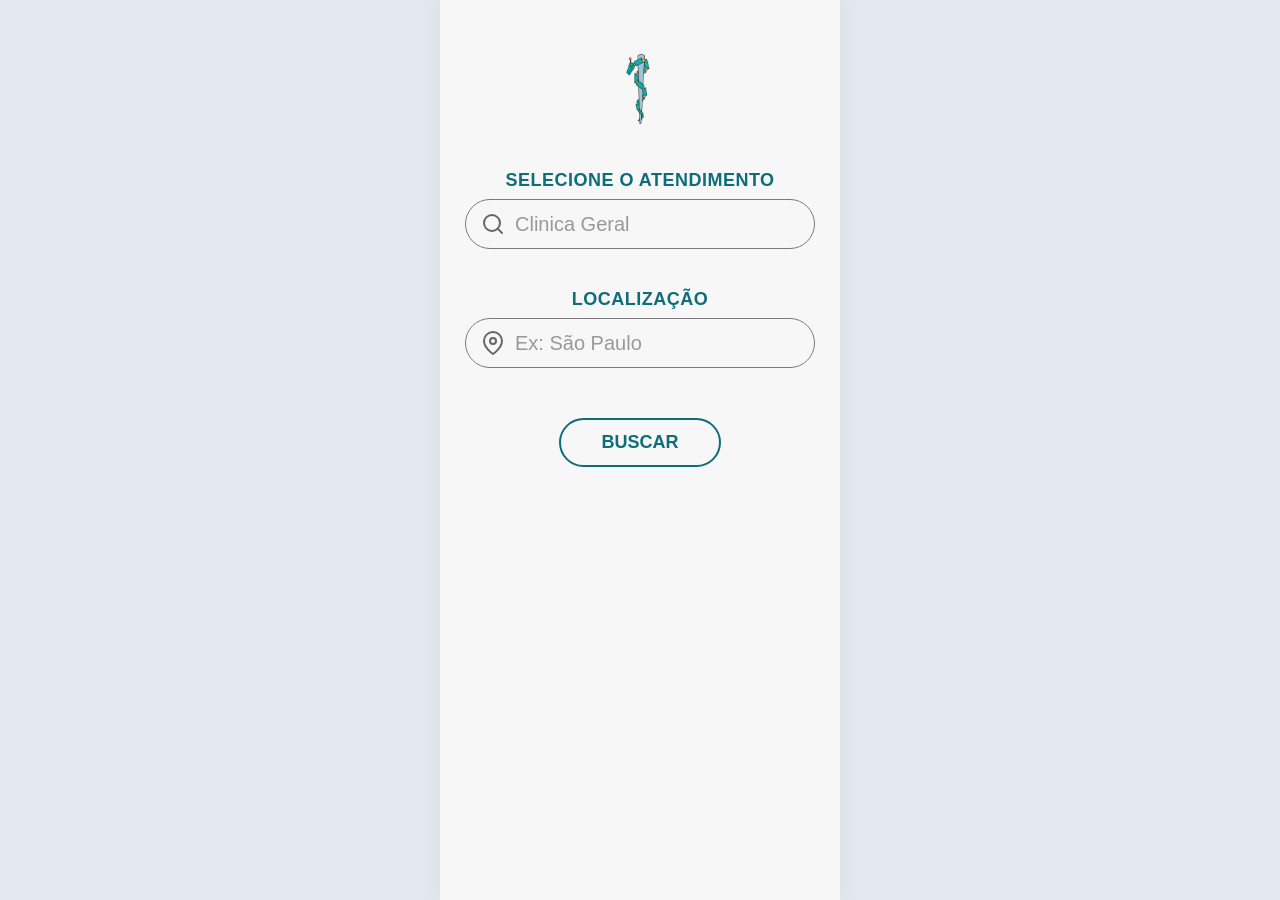
==== src/interface-paciente/index.html @ da0a12dd "feat: adiciona frontend" ====
<!DOCTYPE html>
<html lang="pt-BR">
<head>
    <meta charset="UTF-8">
    <meta name="viewport" content="width=device-width, initial-scale=1.0">
    <title>Busca Atendimento - Tamanho Mobile</title>
    
    <style>
        /* Reset básico */
        * {
            margin: 0;
            padding: 0;
            box-sizing: border-box;
            font-family: 'Arial', 'Helvetica Neue', sans-serif; 
        }

        /* Fundo do navegador (fora do app) */
        body {
            background-color: #e2e8f0; /* Cinza claro para destacar a área do app */
            display: flex;
            justify-content: center; /* Centraliza horizontalmente */
            min-height: 100vh;
        }

        /* Container com as dimensões de um celular */
        .mobile-container {
            width: 100%;
            max-width: 400px; /* Largura máxima típica de um celular */
            min-height: 100vh; /* Ocupa a altura toda */
            background-color: #f7f7f7; /* Cor de fundo do seu design */
            
            /* Sombra muito suave apenas para separar do fundo do monitor */
            box-shadow: 0 0 20px rgba(0, 0, 0, 0.05); 
            
            /* Organização interna */
            display: flex;
            flex-direction: column;
            align-items: center;
            padding: 40px 25px; /* Reduzi um pouco o topo para acomodar a imagem */
            gap: 40px; /* Distância entre os blocos */
        }

        /* --------------------------------------------------- */
        /* ESTILOS DA IMAGEM E COMPONENTES                     */
        /* --------------------------------------------------- */

        /* Container da imagem do topo */
        .logo-wrapper {
            display: flex;
            justify-content: center;
            width: 100%;
            margin-bottom: -10px; /* Aproxima um pouco mais a imagem do primeiro input */
        }

        /* Configuração do tamanho da imagem */
        .logo-wrapper img {
            width: 100px; /* Ajuste este valor para deixar a imagem maior ou menor */
            height: auto;
            object-fit: contain;
        }

        .input-group {
            display: flex;
            flex-direction: column;
            align-items: center;
            gap: 8px;
            width: 100%;
        }

        label {
            color: #0d6e7a;
            font-weight: 900;
            font-size: 18px;
            letter-spacing: 0.5px;
            text-transform: uppercase;
        }

        .input-wrapper {
            display: flex;
            align-items: center;
            width: 100%;
            border: 1px solid #7a7a7a;
            border-radius: 25px;
            padding: 12px 15px;
            background-color: transparent;
        }

        .input-wrapper svg {
            width: 24px;
            height: 24px;
            stroke: #666;
            flex-shrink: 0;
        }

        .input-wrapper input {
            flex: 1;
            border: none;
            background: transparent;
            outline: none;
            font-size: 20px;
            color: #333;
            margin-left: 10px;
            font-weight: 300;
        }

        .input-wrapper input::placeholder {
            color: #999;
        }

        .input-wrapper:focus-within {
            border-color: #0d6e7a;
        }

        .btn-buscar {
            margin-top: 10px;
            padding: 12px 40px;
            border: 2px solid #0d6e7a;
            border-radius: 25px;
            background-color: transparent;
            color: #0d6e7a;
            font-size: 18px;
            font-weight: 900;
            cursor: pointer;
            text-transform: uppercase;
            transition: all 0.2s ease-in-out;
        }

        .btn-buscar:hover {
            background-color: #0d6e7a;
            color: #fff;
        }

        .btn-buscar:active {
            transform: scale(0.95);
        }
    </style>
</head>
<body>

    <main class="mobile-container">
        
        <div class="logo-wrapper">
            <img src="assets/logoMedIn.jpeg" alt="Logo Caduceu Robótico">
        </div>
        
        <div class="input-group">
            <label for="atendimento">Selecione o Atendimento</label>
            <div class="input-wrapper">
                <svg viewBox="0 0 24 24" fill="none" stroke-width="2" stroke-linecap="round" stroke-linejoin="round">
                    <circle cx="11" cy="11" r="8"></circle>
                    <line x1="21" y1="21" x2="16.65" y2="16.65"></line>
                </svg>
                <input type="text" id="atendimento" placeholder="Clinica Geral">
            </div>
        </div>

        <div class="input-group">
            <label for="localizacao">Localização</label>
            <div class="input-wrapper">
                <svg viewBox="0 0 24 24" fill="none" stroke-width="2" stroke-linecap="round" stroke-linejoin="round">
                    <path d="M21 10c0 7-9 13-9 13s-9-6-9-13a9 9 0 0 1 18 0z"></path>
                    <circle cx="12" cy="10" r="3"></circle>
                </svg>
                <input type="text" id="localizacao" placeholder="Ex: São Paulo">
            </div>
        </div>

        <button type="button" class="btn-buscar">Buscar</button>

    </main>

</body>
</html>
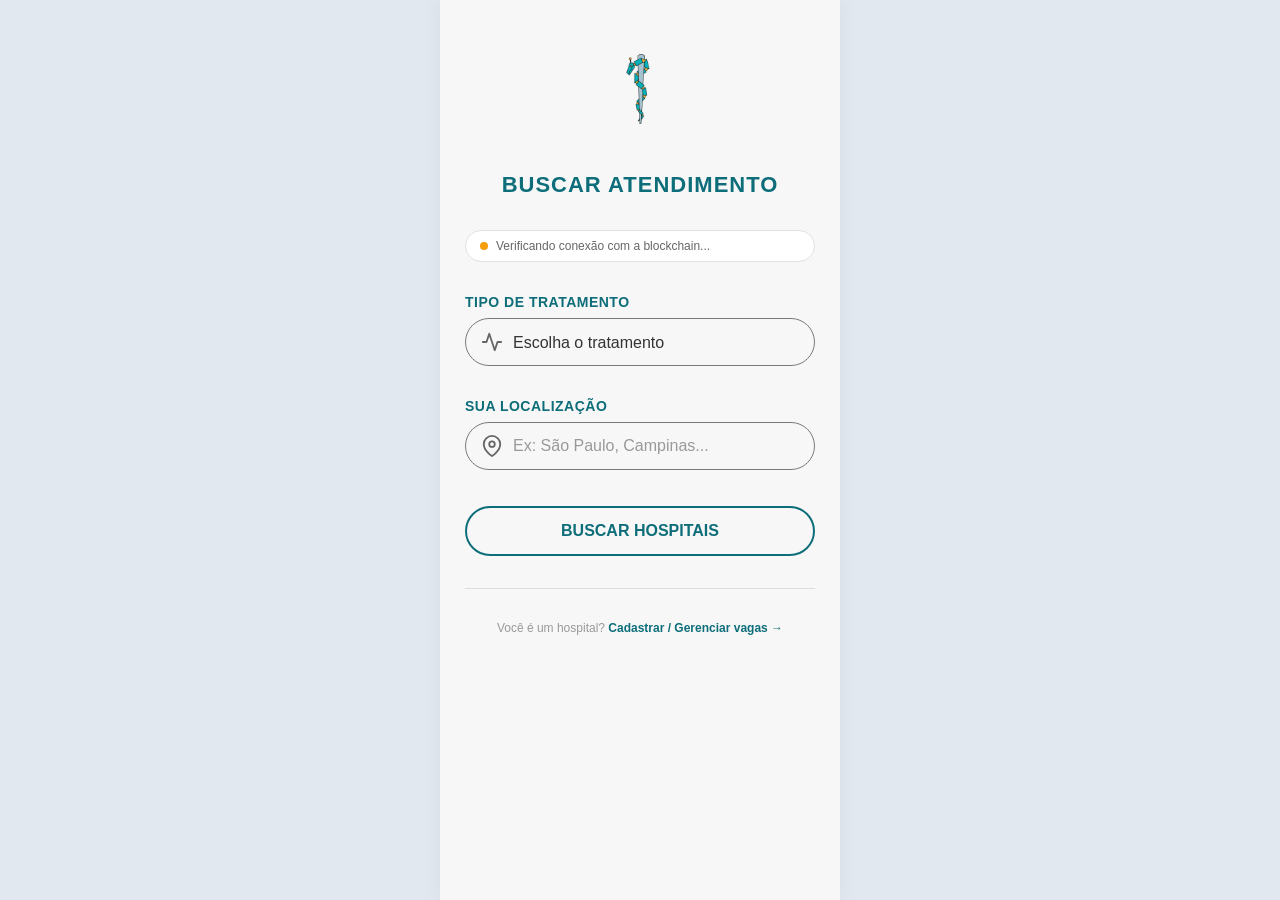
==== commit 7e68bc30: "feat:adicao-dos-arquivos" ====
--- a/src/interface-paciente/index.html
+++ b/src/interface-paciente/index.html
@@ -3,60 +3,50 @@
 <head>
     <meta charset="UTF-8">
     <meta name="viewport" content="width=device-width, initial-scale=1.0">
-    <title>Busca Atendimento - Tamanho Mobile</title>
-    
+    <title>MedIn - Buscar Atendimento</title>
     <style>
-        /* Reset básico */
-        * {
-            margin: 0;
-            padding: 0;
-            box-sizing: border-box;
-            font-family: 'Arial', 'Helvetica Neue', sans-serif; 
-        }
-
-        /* Fundo do navegador (fora do app) */
+        * { margin: 0; padding: 0; box-sizing: border-box; font-family: 'Arial', 'Helvetica Neue', sans-serif; }
+
         body {
-            background-color: #e2e8f0; /* Cinza claro para destacar a área do app */
-            display: flex;
-            justify-content: center; /* Centraliza horizontalmente */
+            background-color: #e2e8f0;
+            display: flex;
+            justify-content: center;
             min-height: 100vh;
         }
 
-        /* Container com as dimensões de um celular */
         .mobile-container {
             width: 100%;
-            max-width: 400px; /* Largura máxima típica de um celular */
-            min-height: 100vh; /* Ocupa a altura toda */
-            background-color: #f7f7f7; /* Cor de fundo do seu design */
-            
-            /* Sombra muito suave apenas para separar do fundo do monitor */
-            box-shadow: 0 0 20px rgba(0, 0, 0, 0.05); 
-            
-            /* Organização interna */
+            max-width: 400px;
+            min-height: 100vh;
+            background-color: #f7f7f7;
+            box-shadow: 0 0 20px rgba(0, 0, 0, 0.05);
             display: flex;
             flex-direction: column;
             align-items: center;
-            padding: 40px 25px; /* Reduzi um pouco o topo para acomodar a imagem */
-            gap: 40px; /* Distância entre os blocos */
-        }
-
-        /* --------------------------------------------------- */
-        /* ESTILOS DA IMAGEM E COMPONENTES                     */
-        /* --------------------------------------------------- */
-
-        /* Container da imagem do topo */
+            padding: 40px 25px;
+            gap: 32px;
+        }
+
         .logo-wrapper {
             display: flex;
             justify-content: center;
             width: 100%;
-            margin-bottom: -10px; /* Aproxima um pouco mais a imagem do primeiro input */
-        }
-
-        /* Configuração do tamanho da imagem */
+        }
+
         .logo-wrapper img {
-            width: 100px; /* Ajuste este valor para deixar a imagem maior ou menor */
+            width: 100px;
             height: auto;
             object-fit: contain;
+            border-radius: 12px;
+        }
+
+        .page-title {
+            color: #0d6e7a;
+            font-size: 22px;
+            font-weight: 900;
+            text-transform: uppercase;
+            letter-spacing: 1px;
+            text-align: center;
         }
 
         .input-group {
@@ -70,104 +60,285 @@
         label {
             color: #0d6e7a;
             font-weight: 900;
-            font-size: 18px;
+            font-size: 14px;
             letter-spacing: 0.5px;
             text-transform: uppercase;
+            align-self: flex-start;
         }
 
         .input-wrapper {
             display: flex;
             align-items: center;
             width: 100%;
-            border: 1px solid #7a7a7a;
+            border: 1.5px solid #7a7a7a;
             border-radius: 25px;
             padding: 12px 15px;
             background-color: transparent;
-        }
-
-        .input-wrapper svg {
-            width: 24px;
-            height: 24px;
-            stroke: #666;
-            flex-shrink: 0;
-        }
-
-        .input-wrapper input {
+            transition: border-color 0.2s;
+        }
+
+        .input-wrapper:focus-within { border-color: #0d6e7a; }
+
+        .input-wrapper svg { width: 22px; height: 22px; stroke: #666; flex-shrink: 0; }
+
+        .input-wrapper input,
+        .input-wrapper select {
             flex: 1;
             border: none;
             background: transparent;
             outline: none;
-            font-size: 20px;
+            font-size: 16px;
             color: #333;
             margin-left: 10px;
-            font-weight: 300;
-        }
-
-        .input-wrapper input::placeholder {
-            color: #999;
-        }
-
-        .input-wrapper:focus-within {
-            border-color: #0d6e7a;
-        }
+        }
+
+        .input-wrapper select { appearance: none; cursor: pointer; }
+        .input-wrapper input::placeholder { color: #999; }
+
+        /* Status blockchain */
+        .blockchain-status {
+            display: flex;
+            align-items: center;
+            gap: 8px;
+            font-size: 12px;
+            color: #666;
+            width: 100%;
+            padding: 8px 14px;
+            background: #fff;
+            border-radius: 20px;
+            border: 1px solid #e0e0e0;
+        }
+
+        .status-dot {
+            width: 8px;
+            height: 8px;
+            border-radius: 50%;
+            background: #ccc;
+            flex-shrink: 0;
+            transition: background 0.3s;
+        }
+
+        .status-dot.connected { background: #22c55e; }
+        .status-dot.error { background: #ef4444; }
+        .status-dot.loading { background: #f59e0b; animation: pulse 1s infinite; }
+
+        @keyframes pulse { 0%, 100% { opacity: 1; } 50% { opacity: 0.4; } }
 
         .btn-buscar {
-            margin-top: 10px;
-            padding: 12px 40px;
+            margin-top: 4px;
+            padding: 14px 40px;
             border: 2px solid #0d6e7a;
             border-radius: 25px;
             background-color: transparent;
             color: #0d6e7a;
-            font-size: 18px;
+            font-size: 16px;
             font-weight: 900;
             cursor: pointer;
             text-transform: uppercase;
             transition: all 0.2s ease-in-out;
-        }
-
-        .btn-buscar:hover {
-            background-color: #0d6e7a;
-            color: #fff;
-        }
-
-        .btn-buscar:active {
-            transform: scale(0.95);
-        }
+            width: 100%;
+        }
+
+        .btn-buscar:hover { background-color: #0d6e7a; color: #fff; }
+        .btn-buscar:active { transform: scale(0.97); }
+        .btn-buscar:disabled { opacity: 0.5; cursor: not-allowed; transform: none; }
+
+        .divider {
+            width: 100%;
+            height: 1px;
+            background: #ddd;
+        }
+
+        .nav-hospital {
+            text-align: center;
+            font-size: 12px;
+            color: #999;
+        }
+
+        .nav-hospital a {
+            color: #0d6e7a;
+            font-weight: 700;
+            text-decoration: none;
+        }
+
+        .nav-hospital a:hover { text-decoration: underline; }
     </style>
 </head>
 <body>
-
     <main class="mobile-container">
-        
+
         <div class="logo-wrapper">
-            <img src="assets/logoMedIn.jpeg" alt="Logo Caduceu Robótico">
+            <img src="assets/logoMedIn.jpeg" alt="MedIn Logo">
         </div>
-        
+
+        <p class="page-title">Buscar Atendimento</p>
+
+        <div class="blockchain-status">
+            <div class="status-dot loading" id="statusDot"></div>
+            <span id="statusText">Verificando conexão com a blockchain...</span>
+        </div>
+
         <div class="input-group">
-            <label for="atendimento">Selecione o Atendimento</label>
+            <label for="atendimento">Tipo de Tratamento</label>
             <div class="input-wrapper">
                 <svg viewBox="0 0 24 24" fill="none" stroke-width="2" stroke-linecap="round" stroke-linejoin="round">
-                    <circle cx="11" cy="11" r="8"></circle>
-                    <line x1="21" y1="21" x2="16.65" y2="16.65"></line>
+                    <path d="M22 12h-4l-3 9L9 3l-3 9H2"/>
                 </svg>
-                <input type="text" id="atendimento" placeholder="Clinica Geral">
+                <select id="atendimento">
+                    <option value="" selected disabled>Escolha o tratamento</option>
+                    <option value="clinica geral">Clínico Geral</option>
+                    <option value="pediatria">Pediatria</option>
+                    <option value="cardiologista">Cardiologista</option>
+                    <option value="ortopedia">Ortopedia</option>
+                </select>
             </div>
         </div>
 
         <div class="input-group">
-            <label for="localizacao">Localização</label>
+            <label for="localizacao">Sua Localização</label>
             <div class="input-wrapper">
                 <svg viewBox="0 0 24 24" fill="none" stroke-width="2" stroke-linecap="round" stroke-linejoin="round">
-                    <path d="M21 10c0 7-9 13-9 13s-9-6-9-13a9 9 0 0 1 18 0z"></path>
-                    <circle cx="12" cy="10" r="3"></circle>
+                    <path d="M21 10c0 7-9 13-9 13s-9-6-9-13a9 9 0 0 1 18 0z"/>
+                    <circle cx="12" cy="10" r="3"/>
                 </svg>
-                <input type="text" id="localizacao" placeholder="Ex: São Paulo">
+                <input type="text" id="localizacao" placeholder="Ex: São Paulo, Campinas...">
             </div>
         </div>
 
-        <button type="button" class="btn-buscar">Buscar</button>
+        <button type="button" class="btn-buscar" id="btn-buscar">Buscar Hospitais</button>
+
+        <div class="divider"></div>
+
+        <p class="nav-hospital">
+            Você é um hospital? <a href="../interface-hospital/cadastro/index.html">Cadastrar / Gerenciar vagas →</a>
+        </p>
 
     </main>
 
+    <script src="./ethers.umd.min.js"></script>
+    <script>
+const MONAD_CHAIN_ID = "0x279F";
+const MONAD_NETWORK = {
+    chainId: "0x278F",
+    chainName: "Monad Testnet",
+    nativeCurrency: { name: "MON", symbol: "MON", decimals: 18 },
+    rpcUrls: ["https://testnet-rpc.monad.xyz"],
+    blockExplorerUrls: ["https://testnet.monadexplorer.com"]
+};
+
+async function garantirRedeMonad() {
+    const chainAtual = await window.ethereum.request({ method: "eth_chainId" });
+    if (chainAtual === MONAD_CHAIN_ID) return; // já está na rede certa
+
+    try {
+        await window.ethereum.request({
+            method: "wallet_switchEthereumChain",
+            params: [{ chainId: MONAD_CHAIN_ID }]
+        });
+    } catch (err) {
+        // Código 4902 = rede não cadastrada na MetaMask ainda
+        if (err.code === 4902) {
+            await window.ethereum.request({
+                method: "wallet_addEthereumChain",
+                params: [MONAD_NETWORK]
+            });
+        } else {
+            throw err;
+        }
+    }
+}
+
+        const CONTRACT_ADDRESS = "0x3e33cF43dFb58a34cB8c95B0fdf20814D4f8a82B";
+        const CONTRACT_ABI = [
+            "function totalHospitais() external view returns (uint256)"
+        ];
+
+        const statusDot = document.getElementById('statusDot');
+        const statusText = document.getElementById('statusText');
+        const btnBuscar = document.getElementById('btn-buscar');
+
+        // Aguarda a MetaMask injetar window.ethereum (pode demorar alguns ms)
+        function aguardarEthereum(tentativas = 30) {
+            return new Promise((resolve) => {
+                if (typeof window.ethereum !== 'undefined') {
+                    return resolve(true);
+                }
+                let tentativa = 0;
+                const intervalo = setInterval(() => {
+                    tentativa++;
+                    if (typeof window.ethereum !== 'undefined') {
+                        clearInterval(intervalo);
+                        resolve(true);
+                    } else if (tentativa >= tentativas) {
+                        clearInterval(intervalo);
+                        resolve(false);
+                    }
+                }, 100); // verifica a cada 100ms, até 1 segundo
+            });
+        }
+
+        async function verificarConexao() {
+            try {
+                const encontrou = await aguardarEthereum();
+                if (!encontrou) {
+                    throw new Error('MetaMask não encontrada');
+                }
+                await garantirRedeMonad();
+                const provider = new ethers.BrowserProvider(window.ethereum);
+                const contract = new ethers.Contract(CONTRACT_ADDRESS, CONTRACT_ABI, provider);
+                const total = await contract.totalHospitais();
+                statusDot.className = 'status-dot connected';
+                statusText.textContent = `Blockchain conectada · ${Number(total)} hospital(is) cadastrado(s)`;
+            } catch (err) {
+                statusDot.className = 'status-dot error';
+                // Distingue erro de "sem MetaMask" de outros erros de rede
+                if (!window.ethereum) {
+                    statusText.textContent = 'MetaMask não encontrada. Instale a extensão para continuar.';
+                    btnBuscar.disabled = true;
+                } else {
+                    statusText.textContent = 'MetaMask encontrada, mas houve erro ao consultar a rede. Verifique se está na rede correta.';
+                    // Não desabilita o botão — o usuário pode tentar buscar mesmo assim
+                }
+            }
+        }
+
+        function normalizarTexto(valor) {
+            return (valor || '')
+                .normalize('NFD')
+                .replace(/[\u0300-\u036f]/g, '')
+                .trim()
+                .toLowerCase();
+        }
+
+        function obterCoordenadas(localizacaoTexto) {
+            const texto = normalizarTexto(localizacaoTexto);
+            if (texto.includes('sao paulo')) return { lat: -23.5505, lon: -46.6333 };
+            if (texto.includes('santos')) return { lat: -23.9608, lon: -46.3336 };
+            if (texto.includes('campinas')) return { lat: -22.9099, lon: -47.0626 };
+            if (texto.includes('taubate') || texto.includes('taubaté')) return { lat: -23.0256, lon: -45.5554 };
+            if (texto.includes('sorocaba')) return { lat: -23.5015, lon: -47.4526 };
+            return { lat: -23.5505, lon: -46.6333 }; // fallback SP
+        }
+
+        btnBuscar.addEventListener('click', function () {
+            const categoriaSelecionada = document.getElementById('atendimento').value;
+            if (!categoriaSelecionada) {
+                alert('Selecione o tipo de tratamento para continuar.');
+                return;
+            }
+
+            const localizacaoTexto = document.getElementById('localizacao').value || 'Sao Paulo';
+            const coords = obterCoordenadas(localizacaoTexto);
+
+            localStorage.setItem('categoriaBusca', categoriaSelecionada);
+            localStorage.setItem('localizacaoTexto', localizacaoTexto);
+            localStorage.setItem('userLat', String(coords.lat));
+            localStorage.setItem('userLon', String(coords.lon));
+
+            window.location.href = 'consulta.html';
+        });
+
+        verificarConexao();
+    </script>
 </body>
-</html>+</html>
